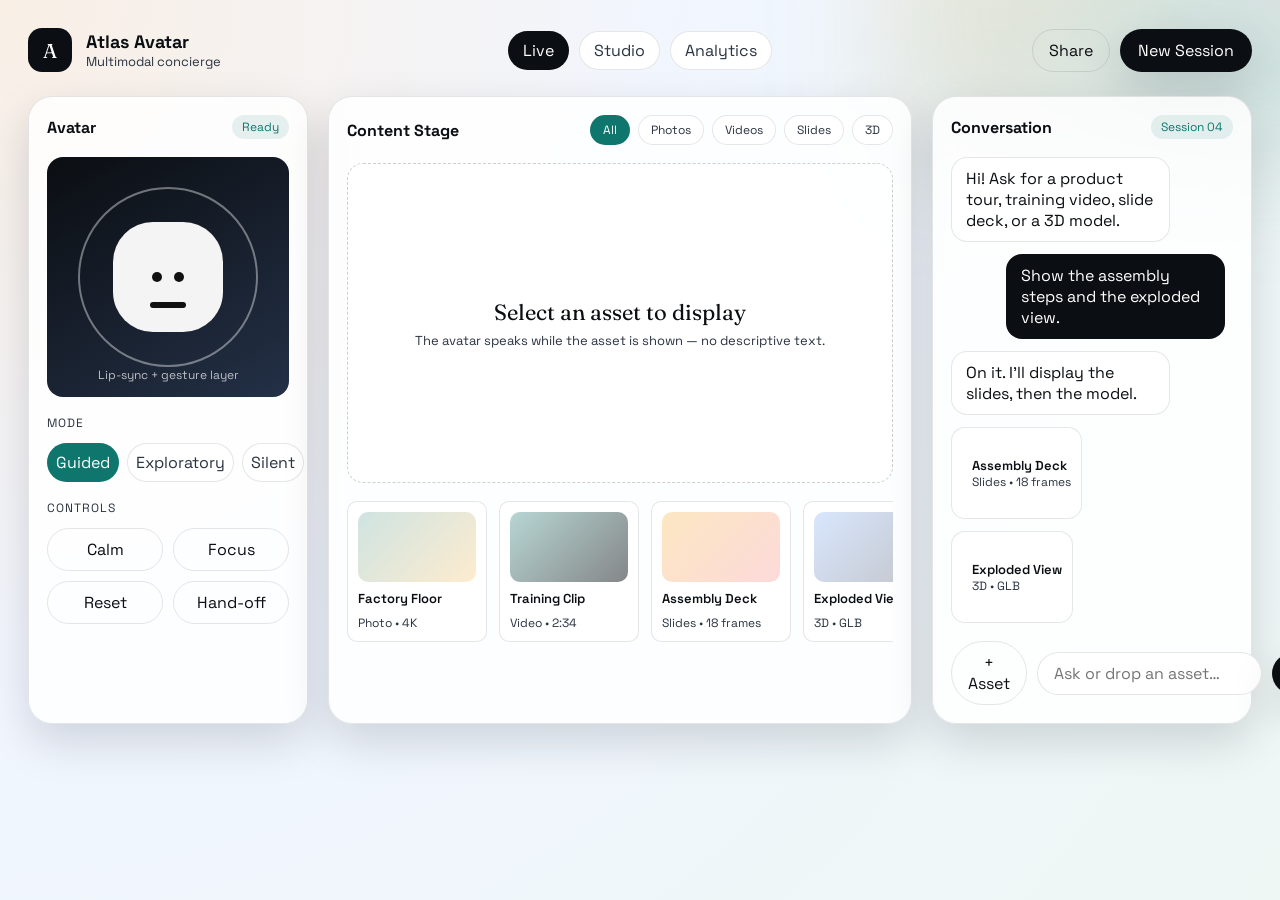
==== index.html @ 1cdbc30b "Add Crystal Prompter chatbot widget" ====
<!doctype html>
<html lang="en">
  <head>
    <meta charset="UTF-8" />
    <meta name="viewport" content="width=device-width, initial-scale=1.0" />
    <title>Avatar Chatbot – Multi‑Media Stage</title>
    <link rel="stylesheet" href="styles.css" />
  </head>
  <body>
    <div class="bg-orbit" aria-hidden="true"></div>
    <header class="topbar">
      <div class="brand">
        <div class="brand-mark">A</div>
        <div>
          <div class="brand-title">Atlas Avatar</div>
          <div class="brand-sub">Multimodal concierge</div>
        </div>
      </div>
      <nav class="top-actions">
        <button class="chip is-active">Live</button>
        <button class="chip">Studio</button>
        <button class="chip">Analytics</button>
      </nav>
      <div class="top-right">
        <button class="ghost">Share</button>
        <button class="primary">New Session</button>
      </div>
    </header>

    <main class="layout">
      <section class="panel avatar">
        <div class="panel-header">
          <h2>Avatar</h2>
          <span class="status">Ready</span>
        </div>
        <div class="avatar-stage">
          <div class="avatar-ring"></div>
          <div class="avatar-face">
            <div class="avatar-eyes">
              <span></span><span></span>
            </div>
            <div class="avatar-mouth"></div>
          </div>
          <div class="avatar-caption">Lip‑sync + gesture layer</div>
        </div>
        <div class="panel-block">
          <div class="label">Mode</div>
          <div class="segmented">
            <button class="seg is-active">Guided</button>
            <button class="seg">Exploratory</button>
            <button class="seg">Silent</button>
          </div>
        </div>
        <div class="panel-block">
          <div class="label">Controls</div>
          <div class="control-grid">
            <button class="ghost">Calm</button>
            <button class="ghost">Focus</button>
            <button class="ghost">Reset</button>
            <button class="ghost">Hand‑off</button>
          </div>
        </div>
      </section>

      <section class="panel stage">
        <div class="panel-header">
          <h2>Content Stage</h2>
          <div class="stage-tabs" role="tablist">
            <button class="tab is-active" data-filter="all">All</button>
            <button class="tab" data-filter="image">Photos</button>
            <button class="tab" data-filter="video">Videos</button>
            <button class="tab" data-filter="slides">Slides</button>
            <button class="tab" data-filter="model">3D</button>
          </div>
        </div>

        <div class="stage-view" id="stageView">
          <div class="stage-placeholder">
            <div class="stage-title">Select an asset to display</div>
            <div class="stage-sub">The avatar speaks while the asset is shown — no descriptive text.</div>
          </div>
        </div>

        <div class="shelf" id="assetShelf" aria-label="Asset shelf"></div>
      </section>

      <section class="panel chat">
        <div class="panel-header">
          <h2>Conversation</h2>
          <span class="status">Session 04</span>
        </div>
        <div class="chat-feed" id="chatFeed">
          <div class="msg avatar">
            <div class="bubble">Hi! Ask for a product tour, training video, slide deck, or a 3D model.</div>
          </div>
          <div class="msg user">
            <div class="bubble">Show the assembly steps and the exploded view.</div>
          </div>
          <div class="msg avatar">
            <div class="bubble">On it. I’ll display the slides, then the model.</div>
          </div>
          <div class="msg avatar attachment">
            <div class="asset-card" data-id="slides-1">
              <div class="thumb slides"></div>
              <div>
                <div class="asset-title">Assembly Deck</div>
                <div class="asset-meta">Slides • 18 frames</div>
              </div>
            </div>
          </div>
          <div class="msg avatar attachment">
            <div class="asset-card" data-id="model-1">
              <div class="thumb model"></div>
              <div>
                <div class="asset-title">Exploded View</div>
                <div class="asset-meta">3D • GLB</div>
              </div>
            </div>
          </div>
        </div>
        <div class="composer">
          <button class="ghost">+ Asset</button>
          <input type="text" placeholder="Ask or drop an asset…" />
          <button class="primary">Send</button>
        </div>
      </section>
    </main>

    <script src="app.js"></script>
  </body>
</html>
---- styles.css ----
@import url("https://fonts.googleapis.com/css2?family=Space+Grotesk:wght@400;500;600;700&family=Fraunces:opsz,wght@9..144,600;700&display=swap");

:root {
  color-scheme: light;
  --ink: #0b0e12;
  --ink-soft: #2a3340;
  --mist: #f0f3f8;
  --cloud: #ffffff;
  --line: rgba(9, 16, 27, 0.1);
  --accent: #0f766e;
  --accent-2: #f59e0b;
  --accent-3: #ef4444;
  --shadow: 0 18px 45px rgba(10, 15, 25, 0.15);
  --radius-lg: 24px;
  --radius-md: 16px;
  --radius-sm: 10px;
}

* {
  box-sizing: border-box;
  margin: 0;
  padding: 0;
}

body {
  font-family: "Space Grotesk", system-ui, sans-serif;
  background: radial-gradient(circle at top left, #f9efe5 0%, #f1f6ff 45%, #eef7f4 100%);
  color: var(--ink);
  min-height: 100vh;
  padding: 28px;
}

.bg-orbit {
  position: fixed;
  inset: -40% -10% auto auto;
  width: 520px;
  height: 520px;
  background: conic-gradient(from 120deg, rgba(15, 118, 110, 0.18), rgba(245, 158, 11, 0.15), rgba(239, 68, 68, 0.1));
  filter: blur(60px);
  z-index: -1;
}

.topbar {
  display: grid;
  grid-template-columns: 1fr auto 1fr;
  align-items: center;
  gap: 16px;
  margin-bottom: 24px;
}

.brand {
  display: flex;
  align-items: center;
  gap: 14px;
}

.brand-mark {
  width: 44px;
  height: 44px;
  border-radius: 14px;
  background: var(--ink);
  color: #fff;
  display: grid;
  place-items: center;
  font-family: "Fraunces", serif;
  font-size: 20px;
}

.brand-title {
  font-weight: 700;
  font-size: 18px;
}

.brand-sub {
  font-size: 13px;
  color: var(--ink-soft);
}

.top-actions {
  display: flex;
  gap: 10px;
}

.top-right {
  display: flex;
  justify-content: flex-end;
  gap: 10px;
}

button {
  border: none;
  font: inherit;
  cursor: pointer;
}

.primary {
  background: var(--ink);
  color: #fff;
  padding: 10px 18px;
  border-radius: 999px;
  box-shadow: var(--shadow);
}

.ghost {
  background: transparent;
  border: 1px solid var(--line);
  padding: 10px 16px;
  border-radius: 999px;
  color: var(--ink);
}

.chip {
  background: #fff;
  border: 1px solid var(--line);
  padding: 8px 14px;
  border-radius: 999px;
  color: var(--ink-soft);
}

.chip.is-active {
  background: var(--ink);
  color: #fff;
}

.layout {
  display: grid;
  grid-template-columns: 280px minmax(420px, 1fr) 320px;
  gap: 20px;
}

.panel {
  background: rgba(255, 255, 255, 0.85);
  border: 1px solid var(--line);
  border-radius: var(--radius-lg);
  box-shadow: var(--shadow);
  padding: 18px;
  display: flex;
  flex-direction: column;
  gap: 18px;
  backdrop-filter: blur(12px);
  animation: rise 500ms ease;
}

.panel-header {
  display: flex;
  align-items: center;
  justify-content: space-between;
}

.panel-header h2 {
  font-size: 16px;
}

.status {
  font-size: 12px;
  color: var(--accent);
  background: rgba(15, 118, 110, 0.1);
  padding: 4px 10px;
  border-radius: 999px;
}

.avatar-stage {
  position: relative;
  border-radius: var(--radius-md);
  background: linear-gradient(150deg, #0b0e12 0%, #233046 100%);
  min-height: 240px;
  display: grid;
  place-items: center;
  color: #fff;
  overflow: hidden;
}

.avatar-ring {
  position: absolute;
  width: 180px;
  height: 180px;
  border-radius: 50%;
  border: 2px solid rgba(255, 255, 255, 0.4);
  animation: pulse 3.6s ease-in-out infinite;
}

.avatar-face {
  width: 110px;
  height: 110px;
  border-radius: 40px;
  background: #f4f4f4;
  display: grid;
  place-items: center;
  position: relative;
}

.avatar-eyes {
  display: flex;
  gap: 12px;
}

.avatar-eyes span {
  width: 10px;
  height: 10px;
  background: #111;
  border-radius: 50%;
}

.avatar-mouth {
  position: absolute;
  bottom: 24px;
  width: 36px;
  height: 6px;
  border-radius: 999px;
  background: #111;
}

.avatar-caption {
  position: absolute;
  bottom: 14px;
  font-size: 12px;
  opacity: 0.7;
}

.panel-block {
  display: flex;
  flex-direction: column;
  gap: 12px;
}

.label {
  font-size: 12px;
  text-transform: uppercase;
  letter-spacing: 0.08em;
  color: var(--ink-soft);
}

.segmented {
  display: flex;
  gap: 8px;
}

.seg {
  flex: 1;
  padding: 8px;
  border-radius: 999px;
  border: 1px solid var(--line);
  background: #fff;
  color: var(--ink-soft);
}

.seg.is-active {
  background: var(--accent);
  color: #fff;
  border-color: transparent;
}

.control-grid {
  display: grid;
  grid-template-columns: 1fr 1fr;
  gap: 10px;
}

.stage-tabs {
  display: flex;
  gap: 8px;
}

.tab {
  background: #fff;
  border: 1px solid var(--line);
  padding: 6px 12px;
  border-radius: 999px;
  font-size: 12px;
  color: var(--ink-soft);
}

.tab.is-active {
  background: var(--accent);
  color: #fff;
  border-color: transparent;
}

.stage-view {
  border-radius: var(--radius-md);
  border: 1px dashed rgba(9, 16, 27, 0.2);
  background: rgba(255, 255, 255, 0.6);
  min-height: 320px;
  display: grid;
  place-items: center;
  position: relative;
  overflow: hidden;
}

.stage-placeholder {
  text-align: center;
  padding: 20px;
}

.stage-title {
  font-family: "Fraunces", serif;
  font-size: 22px;
  margin-bottom: 6px;
}

.stage-sub {
  font-size: 13px;
  color: var(--ink-soft);
}

.stage-media {
  width: 100%;
  height: 100%;
  object-fit: cover;
}

.stage-iframe {
  width: 100%;
  height: 100%;
  border: none;
}

.shelf {
  display: grid;
  grid-auto-flow: column;
  grid-auto-columns: minmax(140px, 1fr);
  gap: 12px;
  overflow-x: auto;
  padding-bottom: 6px;
}

.shelf-item {
  background: #fff;
  border-radius: var(--radius-sm);
  border: 1px solid var(--line);
  padding: 10px;
  display: grid;
  gap: 8px;
  cursor: pointer;
  transition: transform 0.2s ease;
}

.shelf-item:hover {
  transform: translateY(-4px);
}

.thumb {
  height: 70px;
  border-radius: 10px;
  background: linear-gradient(135deg, rgba(15, 118, 110, 0.2), rgba(245, 158, 11, 0.2));
}

.thumb.video {
  background: linear-gradient(135deg, rgba(15, 118, 110, 0.3), rgba(11, 15, 18, 0.5));
}

.thumb.slides {
  background: linear-gradient(135deg, rgba(245, 158, 11, 0.25), rgba(239, 68, 68, 0.2));
}

.thumb.model {
  background: linear-gradient(135deg, rgba(59, 130, 246, 0.2), rgba(15, 23, 42, 0.25));
}

.asset-title {
  font-size: 13px;
  font-weight: 600;
}

.asset-meta {
  font-size: 12px;
  color: var(--ink-soft);
}

.chat-feed {
  display: flex;
  flex-direction: column;
  gap: 12px;
  overflow-y: auto;
  flex: 1;
  padding-right: 8px;
}

.msg {
  display: flex;
}

.msg.user {
  justify-content: flex-end;
}

.bubble {
  max-width: 80%;
  padding: 10px 14px;
  border-radius: 16px;
  background: #fff;
  border: 1px solid var(--line);
}

.msg.user .bubble {
  background: var(--ink);
  color: #fff;
  border-color: transparent;
}

.msg.attachment .asset-card {
  display: flex;
  gap: 10px;
  align-items: center;
  border-radius: 14px;
  border: 1px solid var(--line);
  background: #fff;
  padding: 10px;
  cursor: pointer;
}

.composer {
  display: grid;
  grid-template-columns: auto 1fr auto;
  gap: 10px;
  align-items: center;
}

.composer input {
  border: 1px solid var(--line);
  border-radius: 999px;
  padding: 10px 16px;
  font: inherit;
}

@keyframes pulse {
  0%, 100% { transform: scale(1); opacity: 0.5; }
  50% { transform: scale(1.08); opacity: 0.9; }
}

@keyframes rise {
  from { transform: translateY(8px); opacity: 0; }
  to { transform: translateY(0); opacity: 1; }
}

@media (max-width: 1100px) {
  .layout {
    grid-template-columns: 1fr;
  }

  .topbar {
    grid-template-columns: 1fr;
    justify-items: start;
  }

  .top-right {
    justify-content: flex-start;
  }
}

@media (prefers-reduced-motion: reduce) {
  * {
    animation: none !important;
    transition: none !important;
  }
}
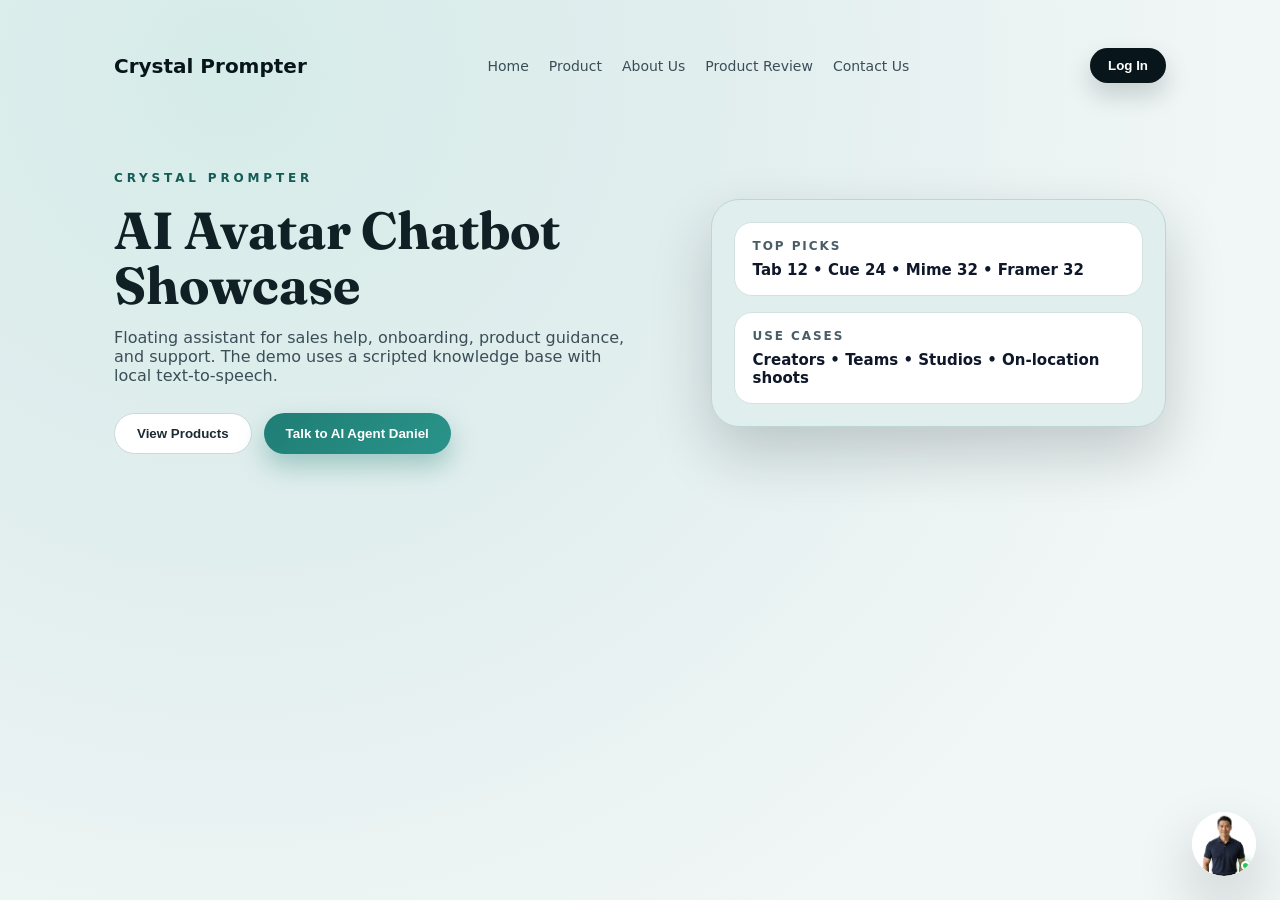
==== commit a56dc6d0: "Use widget as homepage" ====
--- a/index.html
+++ b/index.html
@@ -3,129 +3,118 @@
   <head>
     <meta charset="UTF-8" />
     <meta name="viewport" content="width=device-width, initial-scale=1.0" />
-    <title>Avatar Chatbot – Multi‑Media Stage</title>
-    <link rel="stylesheet" href="styles.css" />
+    <title>Crystal Prompter – AI Avatar Chatbot Widget</title>
+    <link rel="stylesheet" href="widget.css" />
   </head>
   <body>
-    <div class="bg-orbit" aria-hidden="true"></div>
-    <header class="topbar">
-      <div class="brand">
-        <div class="brand-mark">A</div>
-        <div>
-          <div class="brand-title">Atlas Avatar</div>
-          <div class="brand-sub">Multimodal concierge</div>
-        </div>
-      </div>
-      <nav class="top-actions">
-        <button class="chip is-active">Live</button>
-        <button class="chip">Studio</button>
-        <button class="chip">Analytics</button>
-      </nav>
-      <div class="top-right">
-        <button class="ghost">Share</button>
-        <button class="primary">New Session</button>
-      </div>
-    </header>
+    <div class="site">
+      <header class="site-nav">
+        <div class="logo">Crystal Prompter</div>
+        <nav class="nav-links">
+          <a href="#home">Home</a>
+          <a href="#product">Product</a>
+          <a href="#about">About Us</a>
+          <a href="#reviews">Product Review</a>
+          <a href="#contact">Contact Us</a>
+        </nav>
+        <button class="nav-cta">Log In</button>
+      </header>
 
-    <main class="layout">
-      <section class="panel avatar">
-        <div class="panel-header">
-          <h2>Avatar</h2>
-          <span class="status">Ready</span>
-        </div>
-        <div class="avatar-stage">
-          <div class="avatar-ring"></div>
-          <div class="avatar-face">
-            <div class="avatar-eyes">
-              <span></span><span></span>
-            </div>
-            <div class="avatar-mouth"></div>
-          </div>
-          <div class="avatar-caption">Lip‑sync + gesture layer</div>
-        </div>
-        <div class="panel-block">
-          <div class="label">Mode</div>
-          <div class="segmented">
-            <button class="seg is-active">Guided</button>
-            <button class="seg">Exploratory</button>
-            <button class="seg">Silent</button>
+      <section class="hero">
+        <div class="hero-copy">
+          <p class="kicker">Crystal Prompter</p>
+          <h1>AI Avatar Chatbot Showcase</h1>
+          <p class="sub">
+            Floating assistant for sales help, onboarding, product guidance, and support.
+            The demo uses a scripted knowledge base with local text‑to‑speech.
+          </p>
+          <div class="hero-actions">
+            <button class="ghost">View Products</button>
+            <button class="primary">Talk to AI Agent Daniel</button>
           </div>
         </div>
-        <div class="panel-block">
-          <div class="label">Controls</div>
-          <div class="control-grid">
-            <button class="ghost">Calm</button>
-            <button class="ghost">Focus</button>
-            <button class="ghost">Reset</button>
-            <button class="ghost">Hand‑off</button>
+        <div class="hero-card">
+          <div class="info-block">
+            <p class="info-label">Top picks</p>
+            <p class="info-value">Tab 12 • Cue 24 • Mime 32 • Framer 32</p>
+          </div>
+          <div class="info-block">
+            <p class="info-label">Use cases</p>
+            <p class="info-value">Creators • Teams • Studios • On‑location shoots</p>
           </div>
         </div>
       </section>
+    </div>
 
-      <section class="panel stage">
-        <div class="panel-header">
-          <h2>Content Stage</h2>
-          <div class="stage-tabs" role="tablist">
-            <button class="tab is-active" data-filter="all">All</button>
-            <button class="tab" data-filter="image">Photos</button>
-            <button class="tab" data-filter="video">Videos</button>
-            <button class="tab" data-filter="slides">Slides</button>
-            <button class="tab" data-filter="model">3D</button>
+    <button class="cp-launcher" id="launcher" aria-label="Open Crystal Prompter assistant">
+      <img src="avatar-ai.png" alt="AI Agent Daniel" />
+      <span class="status-ring" aria-hidden="true"></span>
+    </button>
+
+    <aside class="cp-widget" id="widget" aria-label="Crystal Prompter assistant">
+      <div class="cp-header">
+        <div>
+          <h2>Crystal Prompter</h2>
+        </div>
+        <button class="cp-close" id="closeWidget" aria-label="Close">×</button>
+      </div>
+
+      <div class="cp-body">
+        <div class="left-stack">
+          <div class="cp-panel avatar-panel">
+            <div class="panel-frame">
+              <div class="avatar-stage">
+                <video class="avatar-video" src="avatar-ai.mp4" autoplay playsinline></video>
+              </div>
+              <p class="avatar-name"><span class="online-dot"></span>AI Agent Daniel</p>
+            </div>
+          </div>
+
+          <div class="cp-panel action-panel">
+            <div class="prompter-list">
+              <button class="prompter-item" data-mode="text"><span>Product Overview</span><span class="arrow">→</span></button>
+              <button class="prompter-item" data-mode="photos"><span>Product Gallery</span><span class="arrow">→</span></button>
+              <button class="prompter-item" data-mode="slides"><span>Watch Videos</span><span class="arrow">→</span></button>
+              <button class="prompter-item" data-mode="videos"><span>3D View</span><span class="arrow">→</span></button>
+              <button class="prompter-item" data-mode="model"><span>Price Guide</span><span class="arrow">→</span></button>
+            </div>
           </div>
         </div>
 
-        <div class="stage-view" id="stageView">
-          <div class="stage-placeholder">
-            <div class="stage-title">Select an asset to display</div>
-            <div class="stage-sub">The avatar speaks while the asset is shown — no descriptive text.</div>
-          </div>
-        </div>
-
-        <div class="shelf" id="assetShelf" aria-label="Asset shelf"></div>
-      </section>
-
-      <section class="panel chat">
-        <div class="panel-header">
-          <h2>Conversation</h2>
-          <span class="status">Session 04</span>
-        </div>
-        <div class="chat-feed" id="chatFeed">
-          <div class="msg avatar">
-            <div class="bubble">Hi! Ask for a product tour, training video, slide deck, or a 3D model.</div>
-          </div>
-          <div class="msg user">
-            <div class="bubble">Show the assembly steps and the exploded view.</div>
-          </div>
-          <div class="msg avatar">
-            <div class="bubble">On it. I’ll display the slides, then the model.</div>
-          </div>
-          <div class="msg avatar attachment">
-            <div class="asset-card" data-id="slides-1">
-              <div class="thumb slides"></div>
-              <div>
-                <div class="asset-title">Assembly Deck</div>
-                <div class="asset-meta">Slides • 18 frames</div>
-              </div>
-            </div>
-          </div>
-          <div class="msg avatar attachment">
-            <div class="asset-card" data-id="model-1">
-              <div class="thumb model"></div>
-              <div>
-                <div class="asset-title">Exploded View</div>
-                <div class="asset-meta">3D • GLB</div>
-              </div>
+        <div class="cp-panel showcase-panel">
+          <div class="showcase-stage" id="showcaseStage">
+            <div class="showcase-placeholder">
+              <div class="showcase-icon">◆</div>
+              <p>Select a mode to display the asset.</p>
             </div>
           </div>
         </div>
-        <div class="composer">
-          <button class="ghost">+ Asset</button>
-          <input type="text" placeholder="Ask or drop an asset…" />
-          <button class="primary">Send</button>
+      </div>
+
+      <div class="input-row" aria-label="Ask anything">
+        <input type="text" placeholder="Ask Anything" />
+        <div class="input-actions">
+          <button class="icon-btn" data-action="send" aria-label="Send">
+            <svg viewBox="0 0 24 24" aria-hidden="true">
+              <path d="M4 12L20 4l-4 8 4 8-16-8z" fill="currentColor" />
+            </svg>
+          </button>
+          <button class="icon-btn" data-action="mic" aria-label="Voice input">
+            <svg viewBox="0 0 24 24" aria-hidden="true">
+              <path d="M12 14a3 3 0 0 0 3-3V6a3 3 0 1 0-6 0v5a3 3 0 0 0 3 3z" fill="currentColor"/>
+              <path d="M19 11a7 7 0 1 1-14 0h2a5 5 0 1 0 10 0h2z" fill="currentColor"/>
+            </svg>
+          </button>
+          <button class="icon-btn" data-action="speaker" aria-label="Toggle sound">
+            <svg viewBox="0 0 24 24" aria-hidden="true">
+              <path d="M4 9h4l5-4v14l-5-4H4V9z" fill="currentColor"/>
+              <path d="M16.5 8.5a4.5 4.5 0 0 1 0 7" stroke="currentColor" stroke-width="2" fill="none" stroke-linecap="round"/>
+            </svg>
+          </button>
         </div>
-      </section>
-    </main>
+      </div>
+    </aside>
 
-    <script src="app.js"></script>
+    <script src="widget.js"></script>
   </body>
 </html>
--- a/widget.css
+++ b/widget.css
@@ -0,0 +1,534 @@
+@import url("https://fonts.googleapis.com/css2?family=Sora:wght@400;500;600;700&family=Fraunces:opsz,wght@9..144,600&family=Saira+Condensed:wght@600;700&display=swap");
+
+:root {
+  --ink: #08161b;
+  --ink-soft: #3b4e58;
+  --panel: #ffffff;
+  --panel-muted: #f0f7f6;
+  --border: #c4d6d5;
+  --accent: #1f7d74;
+  --accent-deep: #145b55;
+  --shadow: 0 26px 60px rgba(8, 24, 32, 0.2);
+  --radius-xl: 26px;
+  --radius-lg: 20px;
+  --radius-md: 14px;
+}
+
+* {
+  box-sizing: border-box;
+  margin: 0;
+  padding: 0;
+}
+
+body {
+  font-family: "Sora", system-ui, sans-serif;
+  color: var(--ink);
+  background: radial-gradient(circle at 18% 8%, #d6ece9 0%, #e1eeee 35%, #f1f6f6 75%);
+  min-height: 100vh;
+}
+
+a {
+  color: inherit;
+  text-decoration: none;
+}
+
+.site {
+  max-width: 1100px;
+  margin: 0 auto;
+  padding: 32px 24px 120px;
+}
+
+.site-nav {
+  display: flex;
+  align-items: center;
+  justify-content: space-between;
+  padding: 16px 0;
+}
+
+.logo {
+  font-weight: 700;
+  font-size: 20px;
+}
+
+.nav-links {
+  display: flex;
+  gap: 20px;
+  color: var(--ink-soft);
+  font-size: 14px;
+}
+
+.nav-cta {
+  border: none;
+  border-radius: 999px;
+  padding: 10px 18px;
+  background: var(--ink);
+  color: #fff;
+  font-weight: 600;
+  box-shadow: 0 12px 24px rgba(10, 30, 40, 0.18);
+}
+
+.hero {
+  display: grid;
+  grid-template-columns: 1.1fr 0.9fr;
+  gap: 40px;
+  margin-top: 72px;
+  align-items: center;
+}
+
+.kicker {
+  text-transform: uppercase;
+  letter-spacing: 0.32em;
+  font-size: 12px;
+  color: var(--accent-deep);
+  font-weight: 600;
+  margin-bottom: 18px;
+}
+
+.hero h1 {
+  font-family: "Fraunces", serif;
+  font-size: clamp(36px, 4.2vw, 52px);
+  line-height: 1.05;
+  margin-bottom: 16px;
+  color: #102025;
+}
+
+.sub {
+  color: var(--ink-soft);
+  font-size: 16px;
+  margin-bottom: 28px;
+  max-width: 520px;
+}
+
+.hero-actions {
+  display: flex;
+  gap: 12px;
+  flex-wrap: wrap;
+}
+
+.primary,
+.ghost {
+  border-radius: 999px;
+  padding: 12px 22px;
+  font-weight: 600;
+  border: none;
+  cursor: pointer;
+}
+
+.primary {
+  background: linear-gradient(135deg, #1f7d74, #2a948a);
+  color: #fff;
+  box-shadow: 0 12px 26px rgba(31, 125, 116, 0.35);
+}
+
+.ghost {
+  background: #ffffff;
+  border: 1px solid #cbd8db;
+  color: #1d2a31;
+}
+
+.hero-card {
+  background: #e0efee;
+  border-radius: 28px;
+  padding: 22px;
+  border: 1px solid #bfd5d4;
+  display: grid;
+  gap: 16px;
+  box-shadow: var(--shadow);
+}
+
+.info-block {
+  background: #fff;
+  border-radius: 18px;
+  padding: 16px 18px;
+  border: 1px solid #d2e2e1;
+  display: grid;
+  gap: 8px;
+}
+
+.info-label {
+  font-size: 12px;
+  color: #4a5c66;
+  text-transform: uppercase;
+  letter-spacing: 0.16em;
+  font-weight: 600;
+}
+
+.info-value {
+  font-size: 15px;
+  color: #0f172a;
+  font-weight: 600;
+}
+
+.cp-launcher {
+  position: fixed;
+  right: 24px;
+  bottom: 24px;
+  width: 64px;
+  height: 64px;
+  border: none;
+  border-radius: 50%;
+  padding: 0;
+  background: #fff;
+  color: var(--ink);
+  box-shadow: var(--shadow);
+  cursor: pointer;
+  z-index: 20;
+  display: grid;
+  place-items: center;
+  overflow: hidden;
+  animation: floatBob 6s ease-in-out infinite;
+}
+
+.cp-launcher img {
+  width: 64px;
+  height: 64px;
+  border-radius: 50%;
+  object-fit: cover;
+  object-position: center;
+  display: block;
+}
+
+.status-ring {
+  position: absolute;
+  right: 6px;
+  bottom: 6px;
+  width: 9px;
+  height: 9px;
+  border-radius: 999px;
+  background: #22c55e;
+  border: 2px solid #ffffff;
+  box-shadow: 0 0 6px rgba(34, 197, 94, 0.65), 0 0 12px rgba(34, 197, 94, 0.25);
+}
+
+.cp-launcher::after {
+  content: "";
+  position: absolute;
+  inset: -6px;
+  border-radius: 50%;
+  box-shadow: 0 0 22px rgba(31, 125, 116, 0.38);
+  pointer-events: none;
+}
+
+@keyframes floatBob {
+  0%, 100% { transform: translateY(0); }
+  50% { transform: translateY(-6px); }
+}
+
+.cp-widget {
+  position: fixed;
+  right: 24px;
+  bottom: 86px;
+  width: min(760px, 98vw);
+  max-height: 92vh;
+  background: var(--panel);
+  border-radius: var(--radius-xl);
+  border: 1px solid var(--border);
+  box-shadow: var(--shadow);
+  padding: 20px;
+  display: flex;
+  flex-direction: column;
+  gap: 16px;
+  transform: translateY(20px);
+  opacity: 0;
+  pointer-events: none;
+  transition: transform 0.3s ease, opacity 0.3s ease;
+  z-index: 30;
+}
+
+.cp-widget.is-open {
+  transform: translateY(0);
+  opacity: 1;
+  pointer-events: auto;
+}
+
+.cp-header {
+  display: flex;
+  align-items: center;
+  justify-content: space-between;
+}
+
+.cp-header h2 {
+  font-family: "Saira Condensed", "Sora", sans-serif;
+  font-size: 34px;
+  letter-spacing: 0.04em;
+  margin-top: 6px;
+}
+
+.cp-close {
+  border: none;
+  background: #eef4f4;
+  border-radius: 12px;
+  width: 36px;
+  height: 36px;
+  font-size: 20px;
+  cursor: pointer;
+}
+
+.cp-body {
+  display: grid;
+  grid-template-columns: 1fr 2fr;
+  gap: 14px;
+  flex: 0 0 auto;
+  overflow: visible;
+}
+
+.left-stack {
+  display: grid;
+  gap: 12px;
+}
+
+.cp-panel {
+  background: var(--panel-muted);
+  border-radius: var(--radius-lg);
+  border: 1px solid var(--border);
+  padding: 12px;
+  display: grid;
+  gap: 10px;
+}
+
+.panel-frame {
+  background: #fff;
+  border-radius: var(--radius-md);
+  padding: 10px;
+  border: 1px solid var(--border);
+  display: grid;
+  gap: 8px;
+}
+
+.avatar-stage {
+  height: 190px;
+  border-radius: 16px;
+  background: linear-gradient(140deg, #09161c 0%, #112a35 100%);
+  display: grid;
+  place-items: center;
+  position: relative;
+  overflow: hidden;
+}
+
+.avatar-video {
+  width: 100%;
+  height: 100%;
+  object-fit: cover;
+  object-position: center 40%;
+  border-radius: 16px;
+  display: block;
+  transform: scale(1.08);
+}
+
+
+.avatar-name {
+  text-align: center;
+  font-weight: 600;
+  font-size: 11px;
+  color: var(--ink-soft);
+  letter-spacing: 0.08em;
+  text-transform: uppercase;
+  display: inline-flex;
+  align-items: center;
+  justify-content: center;
+  gap: 8px;
+  white-space: nowrap;
+}
+
+.online-dot {
+  width: 6px;
+  height: 6px;
+  border-radius: 50%;
+  background: #22c55e;
+  box-shadow: 0 0 6px rgba(34, 197, 94, 0.65), 0 0 12px rgba(34, 197, 94, 0.25);
+  display: inline-block;
+}
+
+.panel-note {
+  font-size: 11px;
+  color: var(--ink-soft);
+}
+
+.prompter-list {
+  display: grid;
+  gap: 8px;
+}
+
+.prompter-item {
+  border: 1px solid var(--border);
+  background: #fff;
+  padding: 9px 12px;
+  border-radius: 999px;
+  display: flex;
+  align-items: center;
+  justify-content: space-between;
+  font: inherit;
+  font-size: 12px;
+  cursor: pointer;
+  transition: transform 0.2s ease, box-shadow 0.2s ease, border-color 0.2s ease;
+}
+
+.showcase-panel {
+  padding: 12px;
+  height: 100%;
+}
+
+.showcase-stage {
+  border-radius: 18px;
+  border: 1px dashed rgba(8, 22, 27, 0.2);
+  background: linear-gradient(135deg, rgba(8, 22, 27, 0.04), rgba(31, 125, 116, 0.08));
+  min-height: 320px;
+  display: grid;
+  place-items: center;
+  text-align: center;
+  color: var(--ink-soft);
+}
+
+.showcase-placeholder {
+  display: grid;
+  gap: 10px;
+  font-size: 13px;
+}
+
+.showcase-icon {
+  font-size: 32px;
+  color: var(--accent-deep);
+}
+
+.showcase-card {
+  width: 100%;
+  height: 100%;
+  border-radius: 16px;
+  background: #ffffff;
+  border: 1px solid var(--border);
+  padding: 16px;
+  display: grid;
+  grid-template-rows: auto 1fr;
+  gap: 12px;
+}
+
+.showcase-title {
+  font-weight: 600;
+  color: var(--ink);
+}
+
+.showcase-media {
+  flex: 1;
+  border-radius: 14px;
+  background: linear-gradient(140deg, rgba(8, 22, 27, 0.08), rgba(31, 125, 116, 0.16));
+  min-height: 200px;
+  display: grid;
+  place-items: center;
+  color: var(--ink-soft);
+  font-size: 13px;
+}
+
+.prompter-item:hover {
+  transform: translateY(-1px);
+  box-shadow: 0 8px 18px rgba(15, 23, 42, 0.08);
+}
+
+.prompter-item.is-active {
+  border-color: rgba(35, 138, 126, 0.55);
+  box-shadow: 0 0 0 2px rgba(35, 138, 126, 0.2);
+}
+
+.arrow {
+  color: var(--accent-deep);
+  font-weight: 700;
+}
+
+.chip-row {
+  display: grid;
+  grid-template-columns: repeat(3, minmax(0, 1fr));
+  gap: 14px;
+}
+
+.chip {
+  padding: 20px 16px;
+  border-radius: 999px;
+  border: 1px solid var(--border);
+  background: #e9f1f1;
+  font: inherit;
+  cursor: pointer;
+}
+
+.input-row {
+  display: grid;
+  grid-template-columns: 1fr auto;
+  gap: 10px;
+  align-items: center;
+  border: 1px solid var(--border);
+  border-radius: var(--radius-lg);
+  padding: 14px 16px;
+  background: #fff;
+}
+
+.input-row.is-sent {
+  border-color: rgba(31, 125, 116, 0.6);
+  box-shadow: 0 0 0 2px rgba(31, 125, 116, 0.12);
+}
+
+.input-row input {
+  border: none;
+  font-size: 15px;
+  font-family: inherit;
+  outline: none;
+}
+
+.input-actions {
+  display: flex;
+  gap: 8px;
+}
+
+.icon-btn {
+  width: 38px;
+  height: 38px;
+  border-radius: 50%;
+  border: 1px solid var(--border);
+  background: #f7fbfb;
+  color: var(--accent-deep);
+  display: grid;
+  place-items: center;
+  cursor: pointer;
+  box-shadow: 0 6px 14px rgba(8, 24, 32, 0.12);
+}
+
+.icon-btn.is-active {
+  background: var(--accent);
+  color: #fff;
+  border-color: transparent;
+}
+
+.icon-btn.is-muted {
+  color: var(--ink-soft);
+  background: #eef5f5;
+}
+
+.icon-btn svg {
+  width: 20px;
+  height: 20px;
+}
+
+.icon-btn:first-child svg {
+  transform: translateX(-1px) translateY(1px) rotate(195deg);
+}
+
+@media (max-width: 900px) {
+  .hero {
+    grid-template-columns: 1fr;
+  }
+}
+
+@media (max-width: 520px) {
+  .cp-widget {
+    right: 12px;
+    bottom: 78px;
+    padding: 16px;
+  }
+
+  .cp-body {
+    grid-template-columns: 1fr;
+  }
+}
+
+@media (prefers-reduced-motion: reduce) {
+  * {
+    transition: none !important;
+  }
+}
